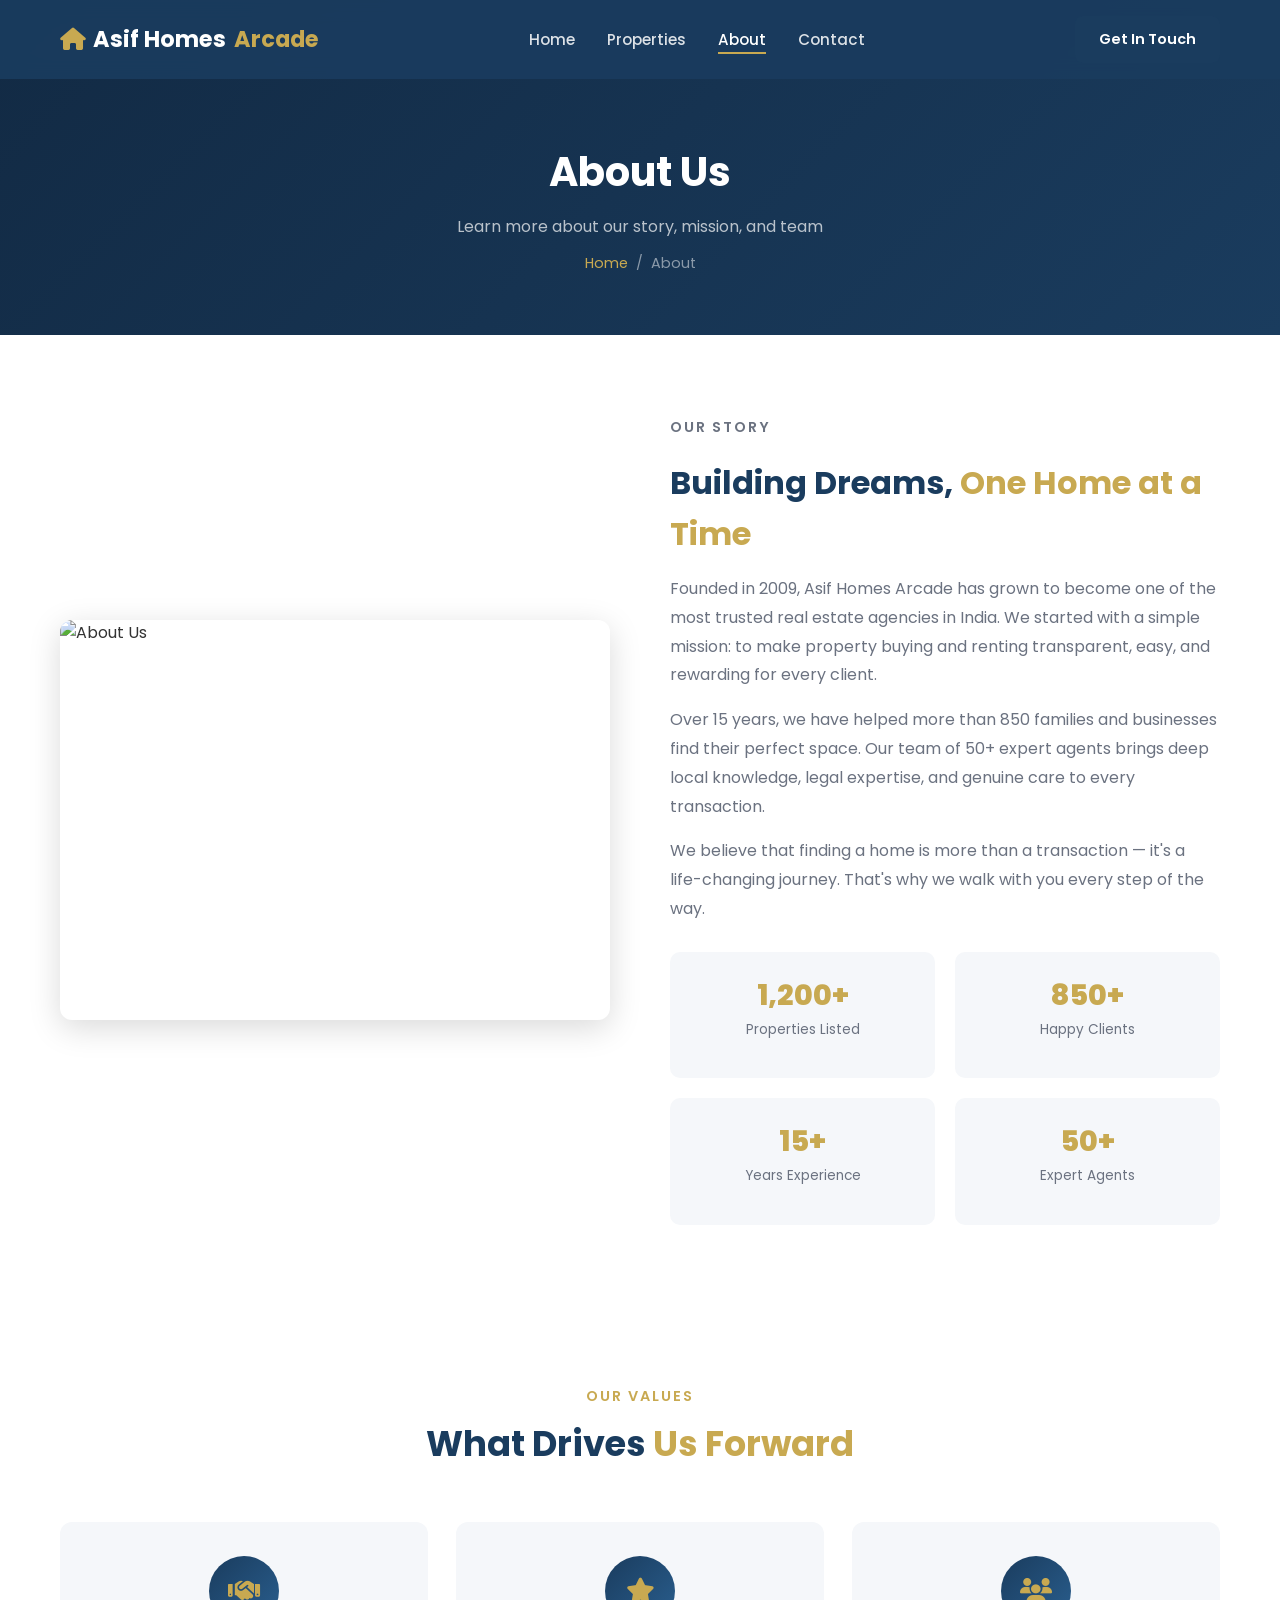
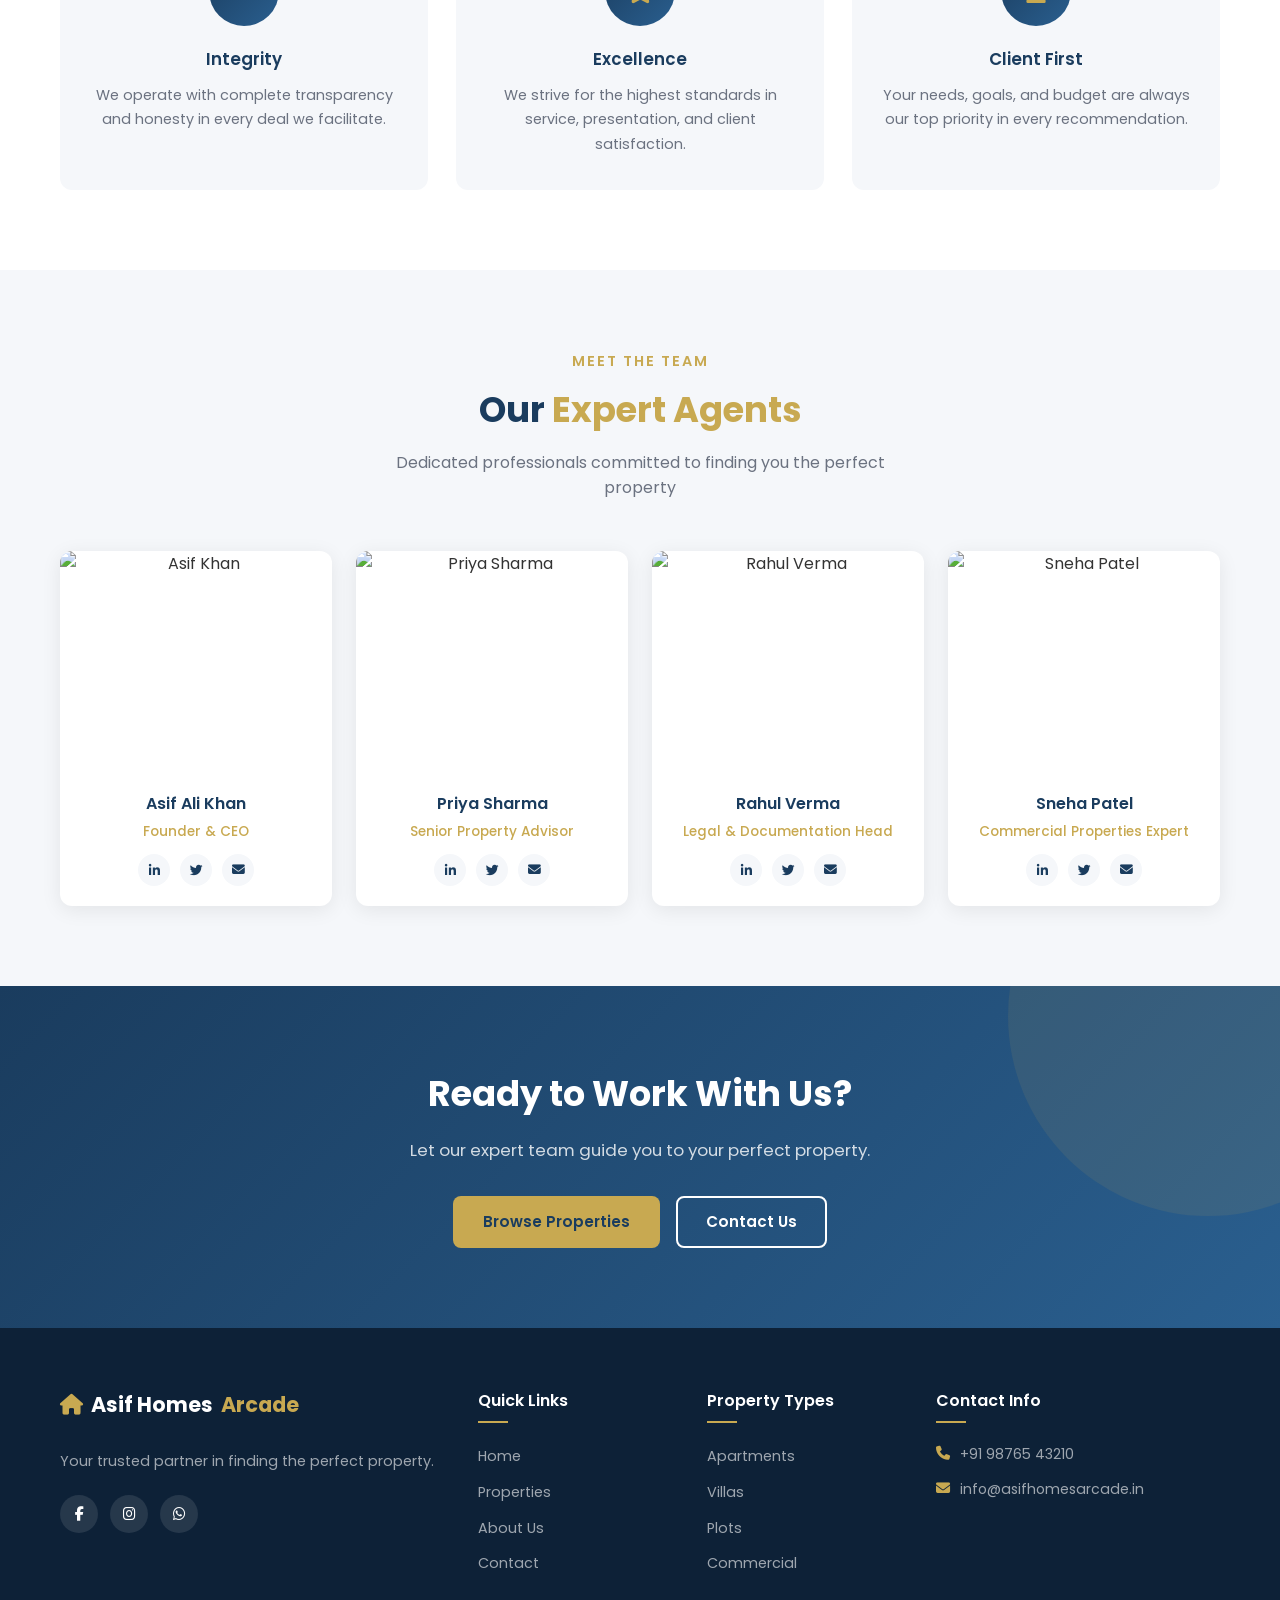
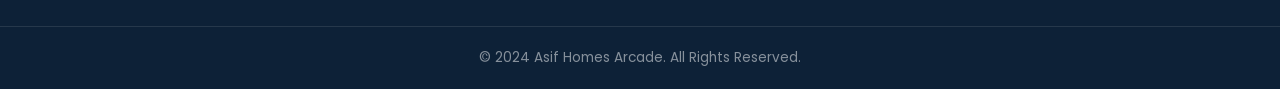
==== about.html @ 70b6e724 "Initial commit: Add real estate website files" ====
<!DOCTYPE html>
<html lang="en">
<head>
  <meta charset="UTF-8" />
  <meta name="viewport" content="width=device-width, initial-scale=1.0" />
  <title>About Us - Asif Homes Arcade</title>
  <link rel="stylesheet" href="css/style.css" />
  <link href="https://fonts.googleapis.com/css2?family=Poppins:wght@300;400;500;600;700;800&display=swap" rel="stylesheet" />
  <link rel="stylesheet" href="https://cdnjs.cloudflare.com/ajax/libs/font-awesome/6.4.0/css/all.min.css" />
</head>
<body>

  <nav class="navbar" id="navbar">
    <div class="container nav-container">
      <a href="index.html" class="logo"><i class="fas fa-home"></i> Asif Homes <span>Arcade</span></a>
      <ul class="nav-links" id="navLinks">
        <li><a href="index.html">Home</a></li>
        <li><a href="properties.html">Properties</a></li>
        <li><a href="about.html" class="active">About</a></li>
        <li><a href="contact.html">Contact</a></li>
      </ul>
      <a href="contact.html" class="btn btn-primary nav-cta">Get In Touch</a>
      <button class="hamburger" id="hamburger"><span></span><span></span><span></span></button>
    </div>
  </nav>

  <section class="page-hero">
    <div class="container">
      <h1>About Us</h1>
      <p>Learn more about our story, mission, and team</p>
      <div class="breadcrumb">
        <a href="index.html">Home</a>
        <span>/</span>
        <span>About</span>
      </div>
    </div>
  </section>

  <section class="about-intro">
    <div class="container">
      <div class="about-grid">
        <div class="about-img">
          <img src="https://placehold.co/600x400/1a3c5e/ffffff?text=About+Asif+Homes+Arcade" alt="About Us" />
        </div>
        <div class="about-text">
          <p class="section-tag">Our Story</p>
          <h2>Building Dreams, <span>One Home at a Time</span></h2>
          <p>Founded in 2009, Asif Homes Arcade has grown to become one of the most trusted real estate agencies in India. We started with a simple mission: to make property buying and renting transparent, easy, and rewarding for every client.</p>
          <p>Over 15 years, we have helped more than 850 families and businesses find their perfect space. Our team of 50+ expert agents brings deep local knowledge, legal expertise, and genuine care to every transaction.</p>
          <p>We believe that finding a home is more than a transaction — it's a life-changing journey. That's why we walk with you every step of the way.</p>
          <div class="about-stats">
            <div class="about-stat"><h3>1,200+</h3><p>Properties Listed</p></div>
            <div class="about-stat"><h3>850+</h3><p>Happy Clients</p></div>
            <div class="about-stat"><h3>15+</h3><p>Years Experience</p></div>
            <div class="about-stat"><h3>50+</h3><p>Expert Agents</p></div>
          </div>
        </div>
      </div>
    </div>
  </section>

  <section class="section why-us">
    <div class="container">
      <div class="section-header">
        <p class="section-tag">Our Values</p>
        <h2>What Drives <span>Us Forward</span></h2>
      </div>
      <div class="features-grid">
        <div class="feature-card"><div class="feature-icon"><i class="fas fa-handshake"></i></div><h3>Integrity</h3><p>We operate with complete transparency and honesty in every deal we facilitate.</p></div>
        <div class="feature-card"><div class="feature-icon"><i class="fas fa-star"></i></div><h3>Excellence</h3><p>We strive for the highest standards in service, presentation, and client satisfaction.</p></div>
        <div class="feature-card"><div class="feature-icon"><i class="fas fa-users"></i></div><h3>Client First</h3><p>Your needs, goals, and budget are always our top priority in every recommendation.</p></div>
      </div>
    </div>
  </section>

  <section class="team-section">
    <div class="container">
      <div class="section-header">
        <p class="section-tag">Meet the Team</p>
        <h2>Our <span>Expert Agents</span></h2>
        <p class="section-sub">Dedicated professionals committed to finding you the perfect property</p>
      </div>
      <div class="team-grid">
        <div class="team-card">
          <img src="https://placehold.co/300x220/1a3c5e/ffffff?text=Asif+Khan" alt="Asif Khan" />
          <div class="team-card-body">
            <h3>Asif Ali Khan</h3>
            <p>Founder & CEO</p>
            <div class="team-social">
              <a href="#"><i class="fab fa-linkedin-in"></i></a>
              <a href="#"><i class="fab fa-twitter"></i></a>
              <a href="#"><i class="fas fa-envelope"></i></a>
            </div>
          </div>
        </div>
        <div class="team-card">
          <img src="https://placehold.co/300x220/c8a951/1a3c5e?text=Priya+Sharma" alt="Priya Sharma" />
          <div class="team-card-body">
            <h3>Priya Sharma</h3>
            <p>Senior Property Advisor</p>
            <div class="team-social">
              <a href="#"><i class="fab fa-linkedin-in"></i></a>
              <a href="#"><i class="fab fa-twitter"></i></a>
              <a href="#"><i class="fas fa-envelope"></i></a>
            </div>
          </div>
        </div>
        <div class="team-card">
          <img src="https://placehold.co/300x220/2d6a4f/ffffff?text=Rahul+Verma" alt="Rahul Verma" />
          <div class="team-card-body">
            <h3>Rahul Verma</h3>
            <p>Legal & Documentation Head</p>
            <div class="team-social">
              <a href="#"><i class="fab fa-linkedin-in"></i></a>
              <a href="#"><i class="fab fa-twitter"></i></a>
              <a href="#"><i class="fas fa-envelope"></i></a>
            </div>
          </div>
        </div>
        <div class="team-card">
          <img src="https://placehold.co/300x220/4a1942/ffffff?text=Sneha+Patel" alt="Sneha Patel" />
          <div class="team-card-body">
            <h3>Sneha Patel</h3>
            <p>Commercial Properties Expert</p>
            <div class="team-social">
              <a href="#"><i class="fab fa-linkedin-in"></i></a>
              <a href="#"><i class="fab fa-twitter"></i></a>
              <a href="#"><i class="fas fa-envelope"></i></a>
            </div>
          </div>
        </div>
      </div>
    </div>
  </section>

  <section class="cta-banner">
    <div class="container cta-content">
      <h2>Ready to Work With Us?</h2>
      <p>Let our expert team guide you to your perfect property.</p>
      <div class="cta-buttons">
        <a href="properties.html" class="btn btn-accent">Browse Properties</a>
        <a href="contact.html" class="btn btn-outline-white">Contact Us</a>
      </div>
    </div>
  </section>

  <footer class="footer">
    <div class="container footer-grid">
      <div class="footer-brand">
        <a href="index.html" class="logo logo-light"><i class="fas fa-home"></i> Asif Homes <span>Arcade</span></a>
        <p>Your trusted partner in finding the perfect property.</p>
        <div class="social-links">
          <a href="#"><i class="fab fa-facebook-f"></i></a>
          <a href="#"><i class="fab fa-instagram"></i></a>
          <a href="#"><i class="fab fa-whatsapp"></i></a>
        </div>
      </div>
      <div class="footer-links">
        <h4>Quick Links</h4>
        <ul>
          <li><a href="index.html">Home</a></li>
          <li><a href="properties.html">Properties</a></li>
          <li><a href="about.html">About Us</a></li>
          <li><a href="contact.html">Contact</a></li>
        </ul>
      </div>
      <div class="footer-links">
        <h4>Property Types</h4>
        <ul>
          <li><a href="properties.html">Apartments</a></li>
          <li><a href="properties.html">Villas</a></li>
          <li><a href="properties.html">Plots</a></li>
          <li><a href="properties.html">Commercial</a></li>
        </ul>
      </div>
      <div class="footer-contact">
        <h4>Contact Info</h4>
        <ul>
          <li><i class="fas fa-phone"></i> +91 98765 43210</li>
          <li><i class="fas fa-envelope"></i> info@asifhomesarcade.in</li>
        </ul>
      </div>
    </div>
    <div class="footer-bottom">
      <p>&copy; 2024 Asif Homes Arcade. All Rights Reserved.</p>
    </div>
  </footer>

  <script src="js/main.js"></script>
</body>
</html>
---- css/style.css ----
/* ===== RESET & BASE ===== */
*, *::before, *::after { box-sizing: border-box; margin: 0; padding: 0; }
html { scroll-behavior: smooth; }
body { font-family: 'Poppins', sans-serif; color: #333; background: #fff; line-height: 1.6; }
a { text-decoration: none; color: inherit; }
ul { list-style: none; }
img { max-width: 100%; display: block; }

/* ===== VARIABLES ===== */
:root {
  --navy: #1a3c5e;
  --navy-dark: #122a44;
  --gold: #c8a951;
  --gold-light: #e0c97f;
  --white: #ffffff;
  --light-bg: #f5f7fa;
  --text-muted: #6b7280;
  --border: #e5e7eb;
  --shadow: 0 4px 20px rgba(0,0,0,0.08);
  --shadow-hover: 0 8px 32px rgba(0,0,0,0.15);
  --radius: 12px;
  --transition: all 0.3s ease;
}

/* ===== UTILITIES ===== */
.container { max-width: 1200px; margin: 0 auto; padding: 0 20px; }
.section { padding: 80px 0; }
.text-center { text-align: center; }
.mt-40 { margin-top: 40px; }

/* ===== BUTTONS ===== */
.btn {
  display: inline-block;
  padding: 12px 28px;
  border-radius: 8px;
  font-weight: 600;
  font-size: 0.95rem;
  cursor: pointer;
  transition: var(--transition);
  border: 2px solid transparent;
}
.btn-primary { background: var(--navy); color: var(--white); }
.btn-primary:hover { background: var(--navy-dark); transform: translateY(-2px); box-shadow: var(--shadow-hover); }
.btn-accent { background: var(--gold); color: var(--navy); }
.btn-accent:hover { background: var(--gold-light); transform: translateY(-2px); box-shadow: var(--shadow-hover); }
.btn-outline { background: transparent; border-color: var(--navy); color: var(--navy); }
.btn-outline:hover { background: var(--navy); color: var(--white); }
.btn-outline-white { background: transparent; border-color: var(--white); color: var(--white); }
.btn-outline-white:hover { background: var(--white); color: var(--navy); }

/* ===== SECTION HEADER ===== */
.section-header { text-align: center; margin-bottom: 50px; }
.section-tag { color: var(--gold); font-weight: 600; font-size: 0.9rem; text-transform: uppercase; letter-spacing: 2px; margin-bottom: 8px; }
.section-header h2 { font-size: 2.2rem; font-weight: 700; color: var(--navy); margin-bottom: 12px; }
.section-header h2 span { color: var(--gold); }
.section-sub { color: var(--text-muted); max-width: 550px; margin: 0 auto; }

/* ===== NAVBAR ===== */
.navbar {
  position: fixed; top: 0; left: 0; right: 0; z-index: 1000;
  background: rgba(26, 60, 94, 0.95);
  backdrop-filter: blur(10px);
  padding: 16px 0;
  transition: var(--transition);
}
.navbar.scrolled { padding: 10px 0; box-shadow: 0 2px 20px rgba(0,0,0,0.2); }
.nav-container { display: flex; align-items: center; justify-content: space-between; }
.logo { font-size: 1.4rem; font-weight: 700; color: var(--white); display: flex; align-items: center; gap: 8px; }
.logo span { color: var(--gold); }
.logo i { color: var(--gold); }
.nav-links { display: flex; gap: 32px; }
.nav-links a { color: rgba(255,255,255,0.85); font-weight: 500; font-size: 0.95rem; transition: var(--transition); position: relative; }
.nav-links a::after { content: ''; position: absolute; bottom: -4px; left: 0; width: 0; height: 2px; background: var(--gold); transition: var(--transition); }
.nav-links a:hover, .nav-links a.active { color: var(--white); }
.nav-links a:hover::after, .nav-links a.active::after { width: 100%; }
.nav-cta { padding: 10px 22px; font-size: 0.9rem; }
.hamburger { display: none; flex-direction: column; gap: 5px; background: none; border: none; cursor: pointer; padding: 4px; }
.hamburger span { display: block; width: 24px; height: 2px; background: var(--white); transition: var(--transition); border-radius: 2px; }

/* ===== HERO ===== */
.hero {
  min-height: 100vh;
  background: linear-gradient(135deg, #0d2137 0%, #1a3c5e 40%, #2a5f8f 70%, #1a3c5e 100%);
  display: flex; align-items: center;
  position: relative; overflow: hidden;
  padding-top: 80px;
}
.hero::before {
  content: '';
  position: absolute; inset: 0;
  background: url('https://placehold.co/1920x1080/0d2137/1a3c5e?text=') center/cover no-repeat;
  opacity: 0.1;
}
.hero-overlay { position: absolute; inset: 0; background: radial-gradient(ellipse at 70% 50%, rgba(200,169,81,0.1) 0%, transparent 60%); }
.hero-content { position: relative; z-index: 1; max-width: 800px; }
.hero-tag { color: var(--gold); font-weight: 600; font-size: 0.9rem; text-transform: uppercase; letter-spacing: 3px; margin-bottom: 16px; }
.hero-content h1 { font-size: clamp(2.2rem, 5vw, 3.8rem); font-weight: 800; color: var(--white); line-height: 1.2; margin-bottom: 20px; }
.hero-content h1 span { color: var(--gold); }
.hero-sub { color: rgba(255,255,255,0.8); font-size: 1.1rem; margin-bottom: 40px; max-width: 550px; }

/* Search Box */
.search-box {
  background: var(--white);
  border-radius: var(--radius);
  padding: 24px;
  display: flex; gap: 16px; align-items: flex-end;
  box-shadow: 0 20px 60px rgba(0,0,0,0.3);
  flex-wrap: wrap;
}
.search-field { flex: 1; min-width: 160px; }
.search-field label { display: block; font-size: 0.8rem; font-weight: 600; color: var(--text-muted); margin-bottom: 6px; text-transform: uppercase; letter-spacing: 1px; }
.search-field select {
  width: 100%; padding: 12px 16px;
  border: 2px solid var(--border); border-radius: 8px;
  font-family: 'Poppins', sans-serif; font-size: 0.9rem; color: #333;
  background: #fff; cursor: pointer; transition: var(--transition);
  appearance: none;
  background-image: url("data:image/svg+xml,%3Csvg xmlns='http://www.w3.org/2000/svg' width='12' height='12' viewBox='0 0 12 12'%3E%3Cpath fill='%231a3c5e' d='M6 8L1 3h10z'/%3E%3C/svg%3E");
  background-repeat: no-repeat; background-position: right 12px center;
}
.search-field select:focus { outline: none; border-color: var(--navy); }
.search-btn { padding: 14px 28px; white-space: nowrap; }

/* ===== STATS ===== */
.stats { background: var(--navy); padding: 40px 0; }
.stats-grid { display: grid; grid-template-columns: repeat(4, 1fr); gap: 20px; text-align: center; }
.stat-item h3 { font-size: 2.2rem; font-weight: 800; color: var(--gold); }
.stat-item p { color: rgba(255,255,255,0.8); font-size: 0.9rem; margin-top: 4px; }

/* ===== PROPERTY CARDS ===== */
.featured-properties { background: var(--light-bg); }
.properties-grid { display: grid; grid-template-columns: repeat(3, 1fr); gap: 28px; }
.property-card {
  background: var(--white); border-radius: var(--radius);
  overflow: hidden; box-shadow: var(--shadow);
  transition: var(--transition);
}
.property-card:hover { transform: translateY(-6px); box-shadow: var(--shadow-hover); }
.card-img-wrap { position: relative; overflow: hidden; height: 220px; }
.card-img-wrap img { width: 100%; height: 100%; object-fit: cover; transition: transform 0.4s ease; }
.property-card:hover .card-img-wrap img { transform: scale(1.05); }
.badge {
  position: absolute; top: 14px; padding: 4px 12px;
  border-radius: 20px; font-size: 0.75rem; font-weight: 600;
}
.badge-sale { left: 14px; background: var(--navy); color: var(--white); }
.badge-rent { left: 14px; background: #16a34a; color: var(--white); }
.badge-featured { right: 14px; background: var(--gold); color: var(--navy); }
.card-body { padding: 20px; }
.card-body h3 { font-size: 1.1rem; font-weight: 600; color: var(--navy); margin-bottom: 8px; }
.card-location { color: var(--text-muted); font-size: 0.85rem; margin-bottom: 14px; }
.card-location i { color: var(--gold); margin-right: 4px; }
.card-meta { display: flex; gap: 16px; margin-bottom: 16px; padding-bottom: 16px; border-bottom: 1px solid var(--border); }
.card-meta span { font-size: 0.82rem; color: var(--text-muted); }
.card-meta i { color: var(--navy); margin-right: 4px; }
.card-footer { display: flex; align-items: center; justify-content: space-between; }
.price { font-size: 1.25rem; font-weight: 700; color: var(--gold); }

/* ===== WHY US ===== */
.why-us { background: var(--white); }
.features-grid { display: grid; grid-template-columns: repeat(3, 1fr); gap: 28px; }
.feature-card {
  background: var(--light-bg); border-radius: var(--radius);
  padding: 32px 24px; text-align: center;
  transition: var(--transition); border: 2px solid transparent;
}
.feature-card:hover { border-color: var(--gold); background: var(--white); box-shadow: var(--shadow-hover); transform: translateY(-4px); }
.feature-icon {
  width: 70px; height: 70px; border-radius: 50%;
  background: linear-gradient(135deg, var(--navy), #2a5f8f);
  display: flex; align-items: center; justify-content: center;
  margin: 0 auto 20px;
}
.feature-icon i { font-size: 1.6rem; color: var(--gold); }
.feature-card h3 { font-size: 1.05rem; font-weight: 600; color: var(--navy); margin-bottom: 10px; }
.feature-card p { color: var(--text-muted); font-size: 0.9rem; line-height: 1.7; }

/* ===== TESTIMONIALS ===== */
.testimonials { background: var(--light-bg); }
.testimonials-grid { display: grid; grid-template-columns: repeat(3, 1fr); gap: 28px; }
.testimonial-card {
  background: var(--white); border-radius: var(--radius);
  padding: 28px; box-shadow: var(--shadow);
  transition: var(--transition);
}
.testimonial-card:hover { transform: translateY(-4px); box-shadow: var(--shadow-hover); }
.stars { color: var(--gold); margin-bottom: 14px; font-size: 0.9rem; }
.testimonial-card > p { color: var(--text-muted); font-size: 0.9rem; line-height: 1.8; margin-bottom: 20px; font-style: italic; }
.testimonial-author { display: flex; align-items: center; gap: 12px; }
.testimonial-author img { width: 50px; height: 50px; border-radius: 50%; object-fit: cover; }
.testimonial-author h4 { font-size: 0.95rem; font-weight: 600; color: var(--navy); }
.testimonial-author span { font-size: 0.8rem; color: var(--text-muted); }

/* ===== CTA BANNER ===== */
.cta-banner {
  background: linear-gradient(135deg, var(--navy) 0%, #2a5f8f 100%);
  padding: 80px 0; text-align: center;
  position: relative; overflow: hidden;
}
.cta-banner::before {
  content: ''; position: absolute; top: -50%; right: -10%;
  width: 400px; height: 400px; border-radius: 50%;
  background: rgba(200,169,81,0.1);
}
.cta-content { position: relative; z-index: 1; }
.cta-banner h2 { font-size: 2.2rem; font-weight: 700; color: var(--white); margin-bottom: 14px; }
.cta-banner p { color: rgba(255,255,255,0.8); font-size: 1.05rem; margin-bottom: 32px; }
.cta-buttons { display: flex; gap: 16px; justify-content: center; flex-wrap: wrap; }

/* ===== FOOTER ===== */
.footer { background: #0d2137; padding: 60px 0 0; }
.footer-grid { display: grid; grid-template-columns: 2fr 1fr 1fr 1.5fr; gap: 40px; padding-bottom: 40px; }
.footer-brand .logo-light { color: var(--white); font-size: 1.3rem; margin-bottom: 16px; display: inline-flex; }
.footer-brand p { color: rgba(255,255,255,0.6); font-size: 0.9rem; line-height: 1.8; margin-top: 12px; margin-bottom: 20px; }
.social-links { display: flex; gap: 12px; }
.social-links a {
  width: 38px; height: 38px; border-radius: 50%;
  background: rgba(255,255,255,0.1); color: var(--white);
  display: flex; align-items: center; justify-content: center;
  font-size: 0.9rem; transition: var(--transition);
}
.social-links a:hover { background: var(--gold); color: var(--navy); }
.footer-links h4, .footer-contact h4 { color: var(--white); font-size: 1rem; font-weight: 600; margin-bottom: 20px; position: relative; padding-bottom: 10px; }
.footer-links h4::after, .footer-contact h4::after { content: ''; position: absolute; bottom: 0; left: 0; width: 30px; height: 2px; background: var(--gold); }
.footer-links ul li { margin-bottom: 10px; }
.footer-links ul li a { color: rgba(255,255,255,0.6); font-size: 0.9rem; transition: var(--transition); }
.footer-links ul li a:hover { color: var(--gold); padding-left: 6px; }
.footer-contact ul li { display: flex; gap: 10px; color: rgba(255,255,255,0.6); font-size: 0.88rem; margin-bottom: 12px; line-height: 1.6; }
.footer-contact ul li i { color: var(--gold); margin-top: 3px; flex-shrink: 0; }
.footer-bottom { border-top: 1px solid rgba(255,255,255,0.1); padding: 20px 0; text-align: center; }
.footer-bottom p { color: rgba(255,255,255,0.5); font-size: 0.85rem; }
.footer-bottom i { color: #e74c3c; }

/* ===== PAGE HERO (inner pages) ===== */
.page-hero {
  background: linear-gradient(135deg, var(--navy-dark) 0%, var(--navy) 100%);
  padding: 140px 0 60px; text-align: center;
}
.page-hero h1 { font-size: 2.5rem; font-weight: 700; color: var(--white); margin-bottom: 10px; }
.page-hero p { color: rgba(255,255,255,0.7); font-size: 1rem; }
.breadcrumb { display: flex; justify-content: center; gap: 8px; margin-top: 12px; }
.breadcrumb a { color: var(--gold); font-size: 0.9rem; }
.breadcrumb span { color: rgba(255,255,255,0.5); font-size: 0.9rem; }

/* ===== PROPERTIES PAGE ===== */
.properties-page { background: var(--light-bg); padding: 60px 0; }
.properties-layout { display: grid; grid-template-columns: 280px 1fr; gap: 32px; }
.filter-sidebar { background: var(--white); border-radius: var(--radius); padding: 28px; box-shadow: var(--shadow); height: fit-content; }
.filter-sidebar h3 { font-size: 1.1rem; font-weight: 600; color: var(--navy); margin-bottom: 24px; padding-bottom: 12px; border-bottom: 2px solid var(--border); }
.filter-group { margin-bottom: 24px; }
.filter-group label { display: block; font-size: 0.85rem; font-weight: 600; color: var(--navy); margin-bottom: 10px; }
.filter-group select, .filter-group input {
  width: 100%; padding: 10px 14px;
  border: 2px solid var(--border); border-radius: 8px;
  font-family: 'Poppins', sans-serif; font-size: 0.9rem;
  transition: var(--transition);
}
.filter-group select:focus, .filter-group input:focus { outline: none; border-color: var(--navy); }
.filter-group .checkbox-group { display: flex; flex-direction: column; gap: 8px; }
.filter-group .checkbox-group label { font-weight: 400; color: var(--text-muted); display: flex; align-items: center; gap: 8px; cursor: pointer; }
.filter-group .checkbox-group input[type=checkbox] { width: auto; }
.filter-btn { width: 100%; margin-top: 8px; }
.properties-results h3 { font-size: 1rem; color: var(--text-muted); margin-bottom: 24px; }
.properties-results h3 span { color: var(--navy); font-weight: 600; }
.results-grid { display: grid; grid-template-columns: repeat(2, 1fr); gap: 24px; }

/* ===== ABOUT PAGE ===== */
.about-intro { padding: 80px 0; }
.about-grid { display: grid; grid-template-columns: 1fr 1fr; gap: 60px; align-items: center; }
.about-img { border-radius: var(--radius); overflow: hidden; box-shadow: var(--shadow-hover); }
.about-img img { width: 100%; height: 400px; object-fit: cover; }
.about-text .section-tag { text-align: left; }
.about-text h2 { font-size: 2rem; font-weight: 700; color: var(--navy); margin-bottom: 16px; }
.about-text h2 span { color: var(--gold); }
.about-text p { color: var(--text-muted); line-height: 1.8; margin-bottom: 16px; }
.about-stats { display: grid; grid-template-columns: repeat(2, 1fr); gap: 20px; margin-top: 28px; }
.about-stat { background: var(--light-bg); border-radius: 10px; padding: 20px; text-align: center; }
.about-stat h3 { font-size: 1.8rem; font-weight: 800; color: var(--gold); }
.about-stat p { font-size: 0.85rem; color: var(--text-muted); }
.team-section { background: var(--light-bg); padding: 80px 0; }
.team-grid { display: grid; grid-template-columns: repeat(4, 1fr); gap: 24px; }
.team-card { background: var(--white); border-radius: var(--radius); overflow: hidden; box-shadow: var(--shadow); text-align: center; transition: var(--transition); }
.team-card:hover { transform: translateY(-6px); box-shadow: var(--shadow-hover); }
.team-card img { width: 100%; height: 220px; object-fit: cover; }
.team-card-body { padding: 20px; }
.team-card h3 { font-size: 1rem; font-weight: 600; color: var(--navy); margin-bottom: 4px; }
.team-card p { font-size: 0.85rem; color: var(--gold); font-weight: 500; margin-bottom: 12px; }
.team-social { display: flex; justify-content: center; gap: 10px; }
.team-social a { width: 32px; height: 32px; border-radius: 50%; background: var(--light-bg); color: var(--navy); display: flex; align-items: center; justify-content: center; font-size: 0.8rem; transition: var(--transition); }
.team-social a:hover { background: var(--navy); color: var(--white); }

/* ===== CONTACT PAGE ===== */
.contact-section { padding: 80px 0; }
.contact-grid { display: grid; grid-template-columns: 1fr 1.5fr; gap: 50px; }
.contact-info h2 { font-size: 1.8rem; font-weight: 700; color: var(--navy); margin-bottom: 12px; }
.contact-info > p { color: var(--text-muted); margin-bottom: 32px; line-height: 1.8; }
.contact-detail { display: flex; gap: 16px; margin-bottom: 24px; }
.contact-icon { width: 50px; height: 50px; border-radius: 50%; background: linear-gradient(135deg, var(--navy), #2a5f8f); display: flex; align-items: center; justify-content: center; flex-shrink: 0; }
.contact-icon i { color: var(--gold); font-size: 1.1rem; }
.contact-detail h4 { font-size: 0.95rem; font-weight: 600; color: var(--navy); margin-bottom: 4px; }
.contact-detail p { font-size: 0.9rem; color: var(--text-muted); }
.contact-form { background: var(--white); border-radius: var(--radius); padding: 40px; box-shadow: var(--shadow); }
.contact-form h3 { font-size: 1.4rem; font-weight: 600; color: var(--navy); margin-bottom: 24px; }
.form-row { display: grid; grid-template-columns: 1fr 1fr; gap: 16px; }
.form-group { margin-bottom: 20px; }
.form-group label { display: block; font-size: 0.85rem; font-weight: 600; color: var(--navy); margin-bottom: 8px; }
.form-group input, .form-group select, .form-group textarea {
  width: 100%; padding: 12px 16px;
  border: 2px solid var(--border); border-radius: 8px;
  font-family: 'Poppins', sans-serif; font-size: 0.9rem;
  transition: var(--transition); resize: vertical;
}
.form-group input:focus, .form-group select:focus, .form-group textarea:focus { outline: none; border-color: var(--navy); }
.map-section { background: var(--light-bg); padding: 0 0 80px; }
.map-placeholder { background: var(--navy); border-radius: var(--radius); height: 350px; display: flex; align-items: center; justify-content: center; color: var(--white); font-size: 1.1rem; }

/* ===== RESPONSIVE ===== */
@media (max-width: 1024px) {
  .properties-grid { grid-template-columns: repeat(2, 1fr); }
  .features-grid { grid-template-columns: repeat(2, 1fr); }
  .testimonials-grid { grid-template-columns: repeat(2, 1fr); }
  .footer-grid { grid-template-columns: 1fr 1fr; }
  .team-grid { grid-template-columns: repeat(2, 1fr); }
  .properties-layout { grid-template-columns: 1fr; }
  .results-grid { grid-template-columns: repeat(2, 1fr); }
}
@media (max-width: 768px) {
  .nav-links { display: none; flex-direction: column; position: absolute; top: 100%; left: 0; right: 0; background: var(--navy-dark); padding: 20px; gap: 16px; }
  .nav-links.open { display: flex; }
  .nav-cta { display: none; }
  .hamburger { display: flex; }
  .stats-grid { grid-template-columns: repeat(2, 1fr); }
  .properties-grid { grid-template-columns: 1fr; }
  .features-grid { grid-template-columns: 1fr; }
  .testimonials-grid { grid-template-columns: 1fr; }
  .footer-grid { grid-template-columns: 1fr; }
  .about-grid { grid-template-columns: 1fr; }
  .contact-grid { grid-template-columns: 1fr; }
  .form-row { grid-template-columns: 1fr; }
  .team-grid { grid-template-columns: repeat(2, 1fr); }
  .results-grid { grid-template-columns: 1fr; }
  .search-box { flex-direction: column; }
  .search-field { min-width: 100%; }
  .cta-buttons { flex-direction: column; align-items: center; }
}
@media (max-width: 480px) {
  .stats-grid { grid-template-columns: repeat(2, 1fr); }
  .team-grid { grid-template-columns: 1fr; }
  .section-header h2 { font-size: 1.7rem; }
}
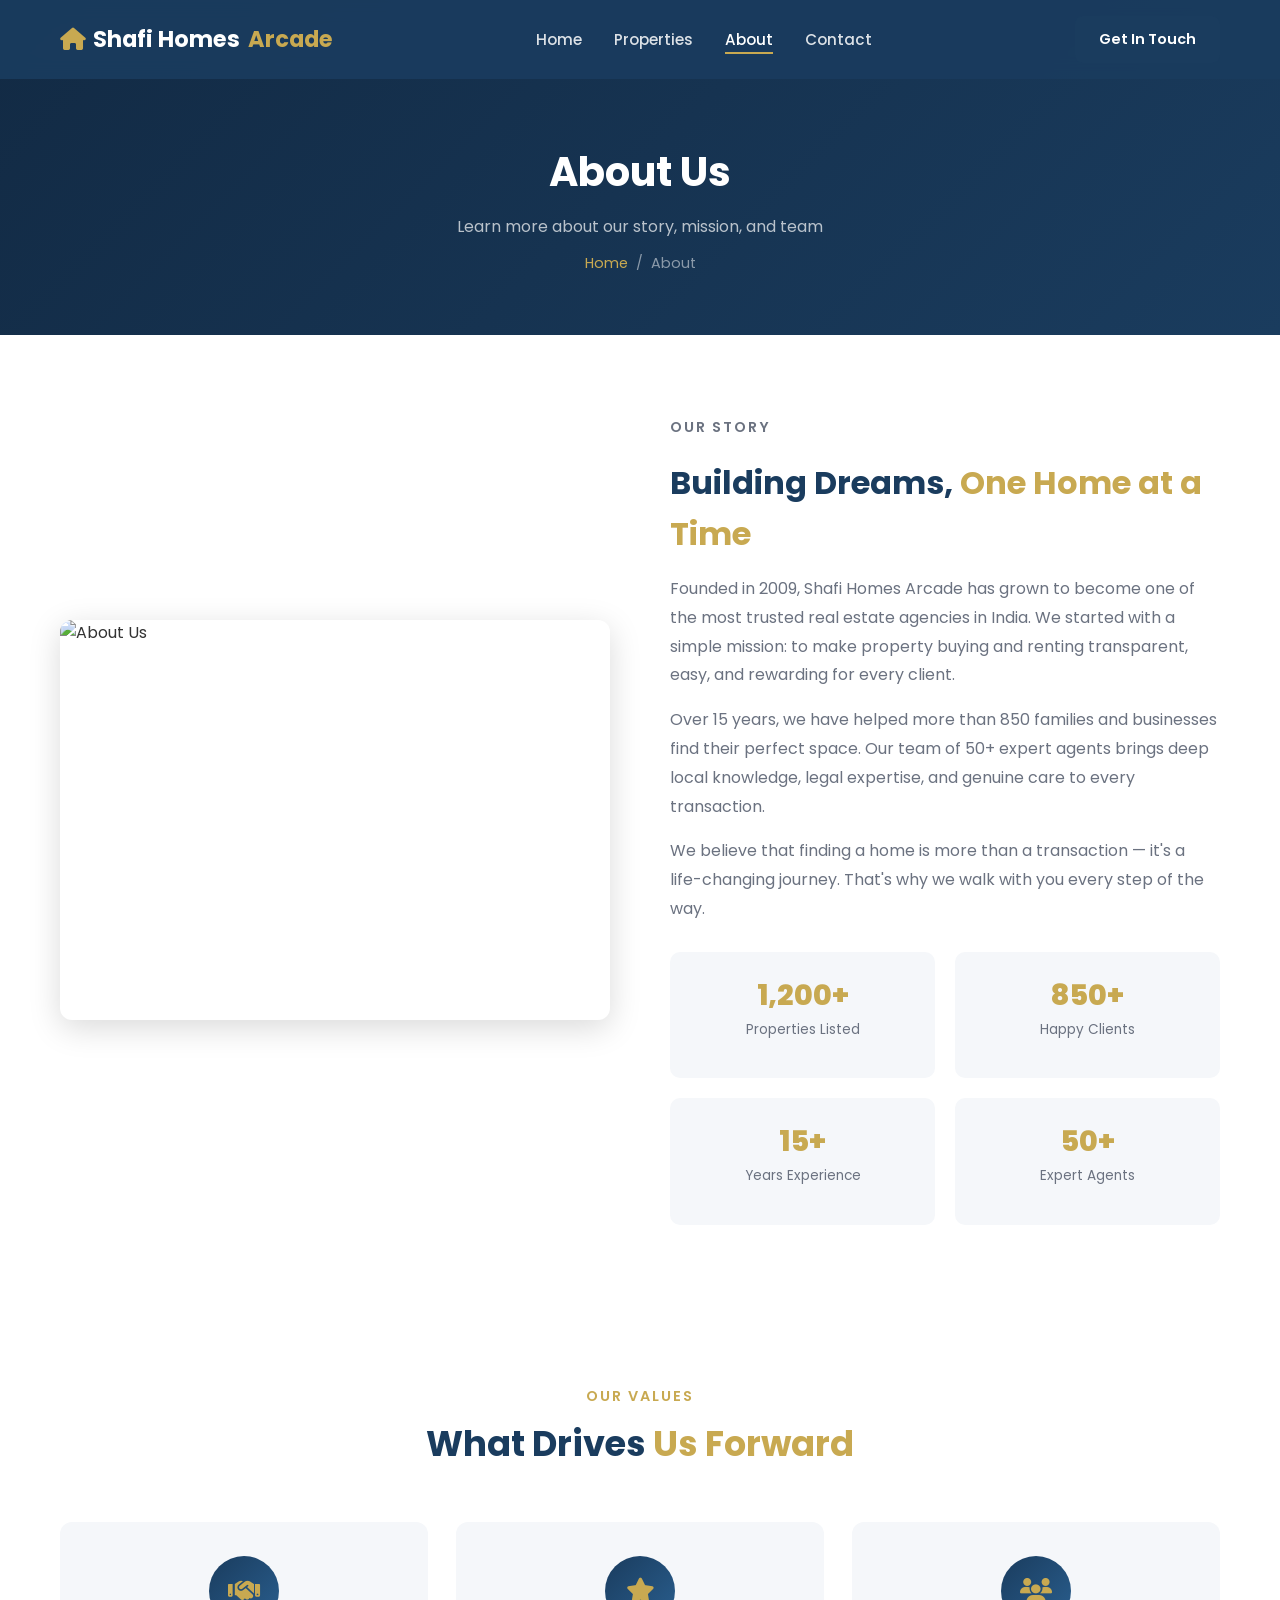
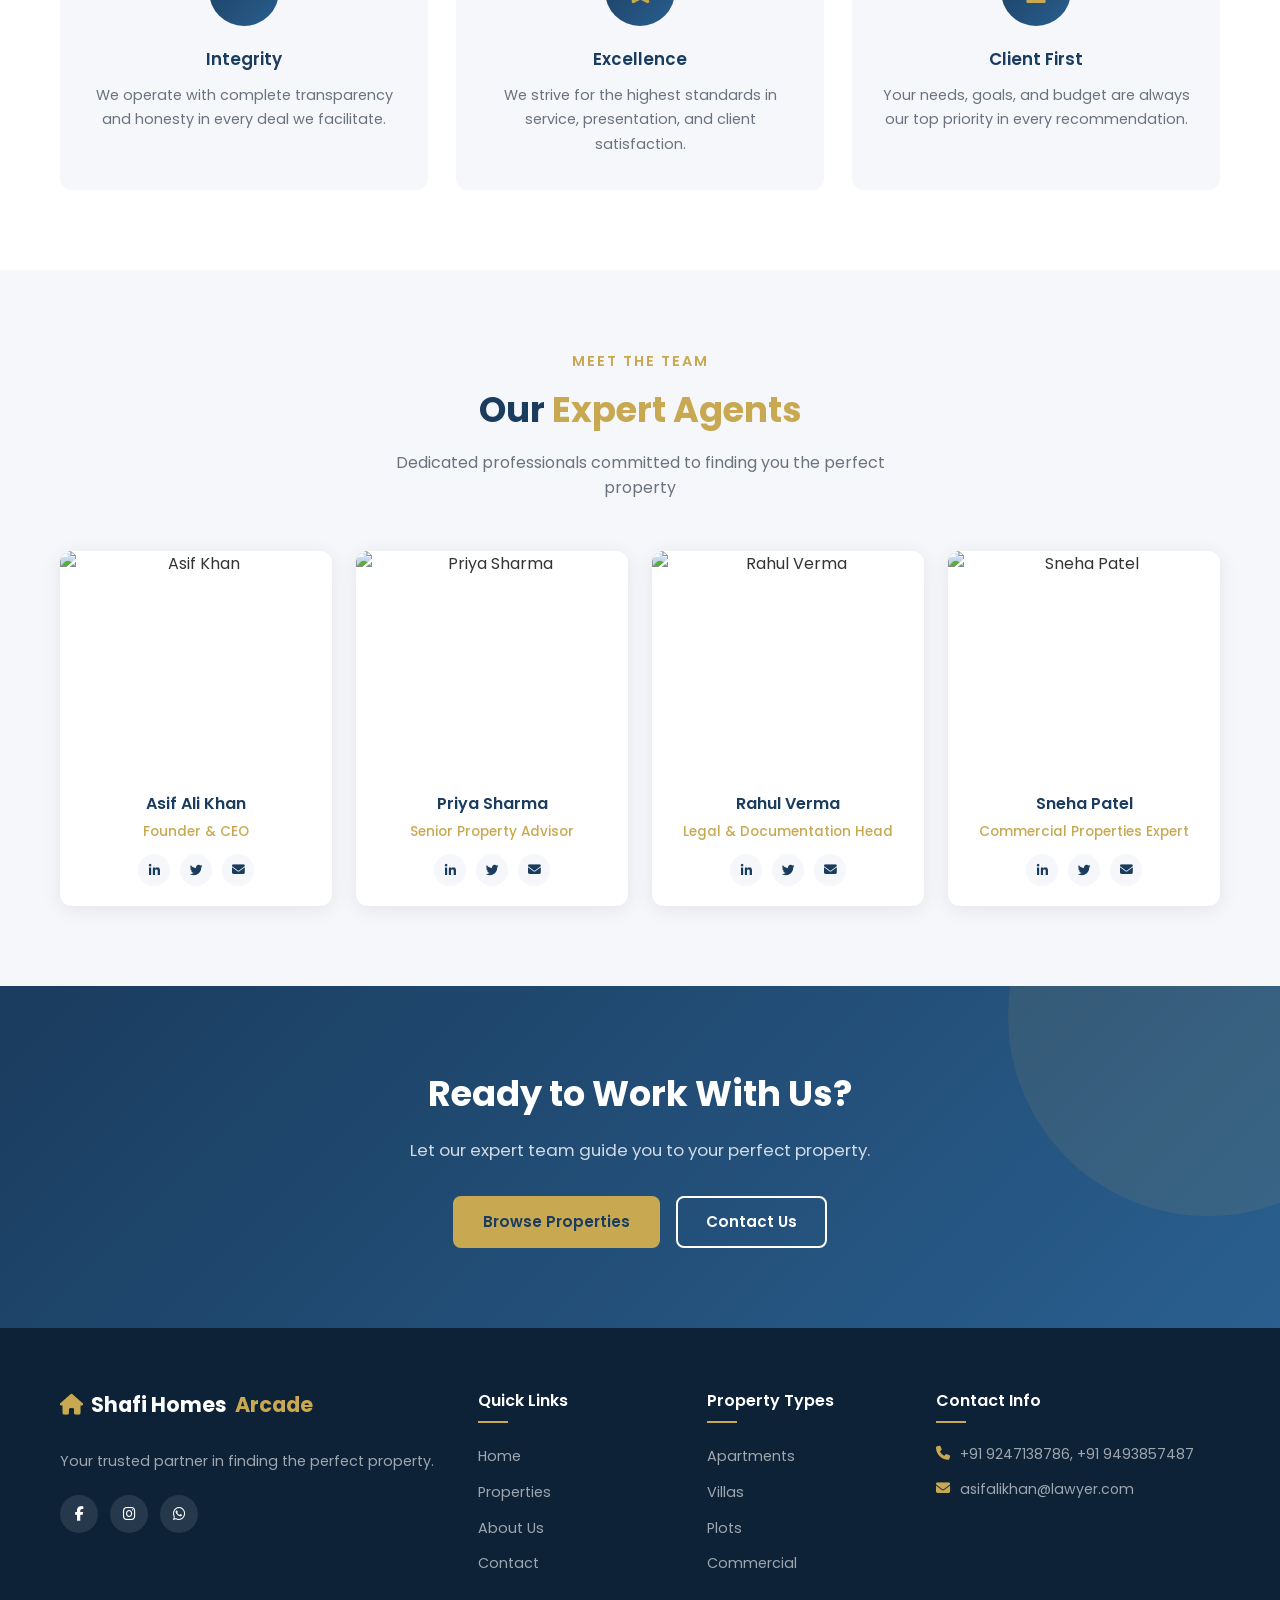
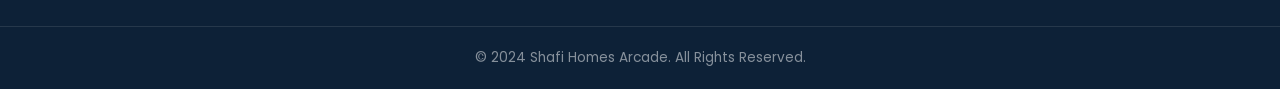
==== commit fcc1c6f1: "Update brand name to Shafi Homes Arcade and update contact details" ====
--- a/about.html
+++ b/about.html
@@ -3,7 +3,7 @@
 <head>
   <meta charset="UTF-8" />
   <meta name="viewport" content="width=device-width, initial-scale=1.0" />
-  <title>About Us - Asif Homes Arcade</title>
+  <title>About Us - Shafi Homes Arcade</title>
   <link rel="stylesheet" href="css/style.css" />
   <link href="https://fonts.googleapis.com/css2?family=Poppins:wght@300;400;500;600;700;800&display=swap" rel="stylesheet" />
   <link rel="stylesheet" href="https://cdnjs.cloudflare.com/ajax/libs/font-awesome/6.4.0/css/all.min.css" />
@@ -12,7 +12,7 @@
 
   <nav class="navbar" id="navbar">
     <div class="container nav-container">
-      <a href="index.html" class="logo"><i class="fas fa-home"></i> Asif Homes <span>Arcade</span></a>
+      <a href="index.html" class="logo"><i class="fas fa-home"></i> Shafi Homes <span>Arcade</span></a>
       <ul class="nav-links" id="navLinks">
         <li><a href="index.html">Home</a></li>
         <li><a href="properties.html">Properties</a></li>
@@ -40,12 +40,12 @@
     <div class="container">
       <div class="about-grid">
         <div class="about-img">
-          <img src="https://placehold.co/600x400/1a3c5e/ffffff?text=About+Asif+Homes+Arcade" alt="About Us" />
+          <img src="https://placehold.co/600x400/1a3c5e/ffffff?text=About+Shafi+Homes+Arcade" alt="About Us" />
         </div>
         <div class="about-text">
           <p class="section-tag">Our Story</p>
           <h2>Building Dreams, <span>One Home at a Time</span></h2>
-          <p>Founded in 2009, Asif Homes Arcade has grown to become one of the most trusted real estate agencies in India. We started with a simple mission: to make property buying and renting transparent, easy, and rewarding for every client.</p>
+          <p>Founded in 2009, Shafi Homes Arcade has grown to become one of the most trusted real estate agencies in India. We started with a simple mission: to make property buying and renting transparent, easy, and rewarding for every client.</p>
           <p>Over 15 years, we have helped more than 850 families and businesses find their perfect space. Our team of 50+ expert agents brings deep local knowledge, legal expertise, and genuine care to every transaction.</p>
           <p>We believe that finding a home is more than a transaction — it's a life-changing journey. That's why we walk with you every step of the way.</p>
           <div class="about-stats">
@@ -147,7 +147,7 @@
   <footer class="footer">
     <div class="container footer-grid">
       <div class="footer-brand">
-        <a href="index.html" class="logo logo-light"><i class="fas fa-home"></i> Asif Homes <span>Arcade</span></a>
+        <a href="index.html" class="logo logo-light"><i class="fas fa-home"></i> Shafi Homes <span>Arcade</span></a>
         <p>Your trusted partner in finding the perfect property.</p>
         <div class="social-links">
           <a href="#"><i class="fab fa-facebook-f"></i></a>
@@ -176,13 +176,13 @@
       <div class="footer-contact">
         <h4>Contact Info</h4>
         <ul>
-          <li><i class="fas fa-phone"></i> +91 98765 43210</li>
-          <li><i class="fas fa-envelope"></i> info@asifhomesarcade.in</li>
+          <li><i class="fas fa-phone"></i> +91 9247138786, +91 9493857487</li>
+          <li><i class="fas fa-envelope"></i> asifalikhan@lawyer.com</li>
         </ul>
       </div>
     </div>
     <div class="footer-bottom">
-      <p>&copy; 2024 Asif Homes Arcade. All Rights Reserved.</p>
+      <p>&copy; 2024 Shafi Homes Arcade. All Rights Reserved.</p>
     </div>
   </footer>
 
